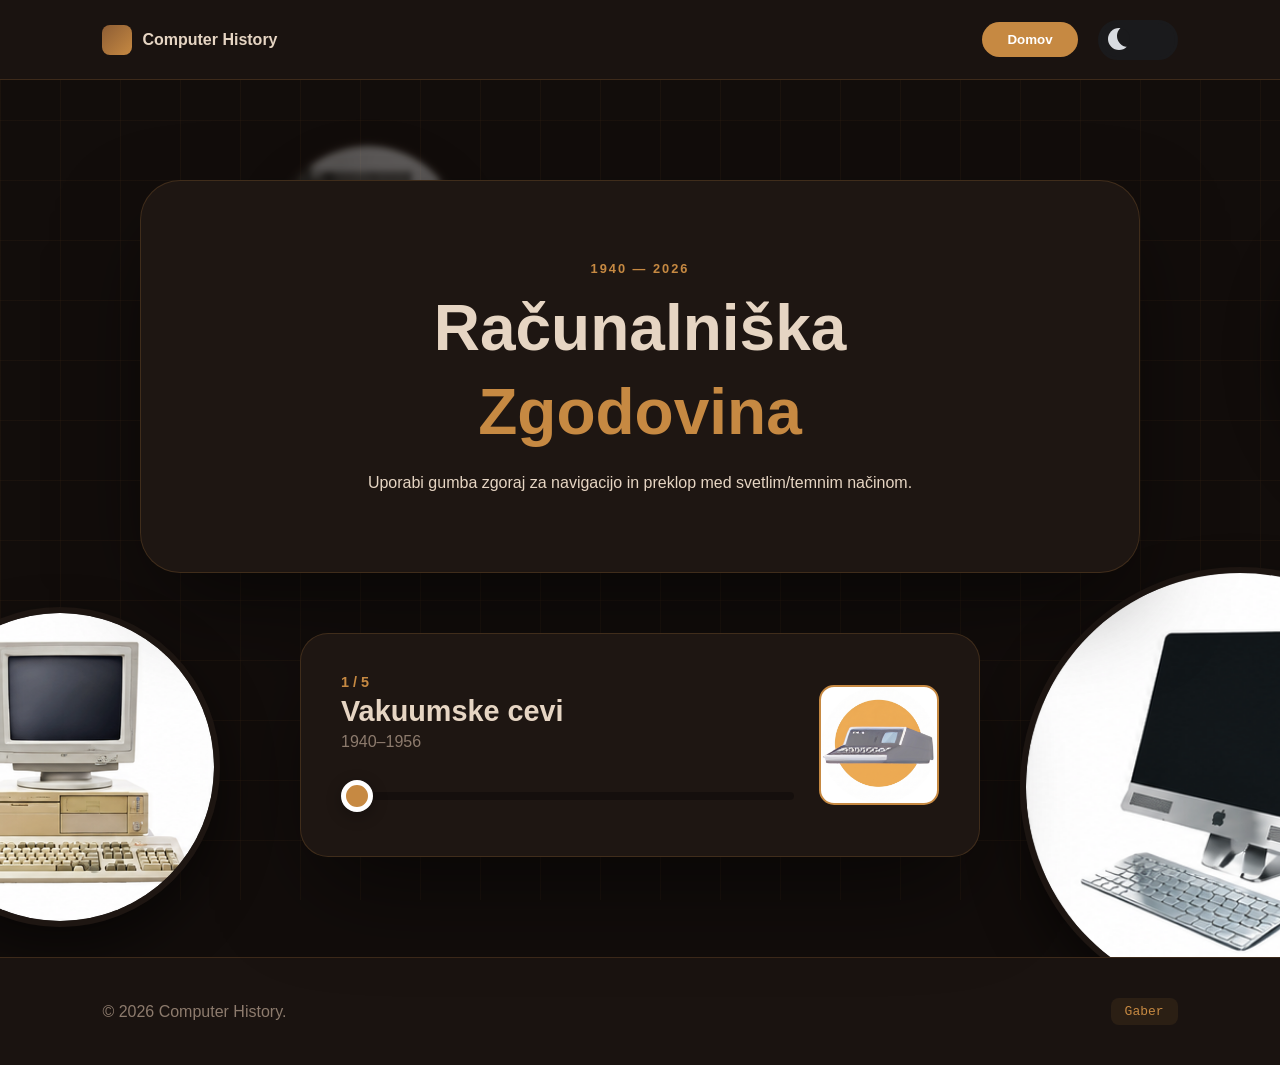
==== index.html @ 792e209a "Index stran" ====
<!DOCTYPE html>
<html lang="sl">
<head>
    <meta charset="UTF-8">
    <meta name="viewport" content="width=device-width, initial-scale=1.0">
    <title>Računalniška Zgodovina | Gaber</title>
    <style>
        :root {
            --ozadje: #120d0b;
            --glava-ozadje: #1a1310;
            --kartica-ozadje: #1e1612;
            --barva-besedila: #e6d5c3;
            --glavna: #c68942;
            --utisana: #8d7b6d;
            --rob-poudarek: rgba(198, 137, 66, 0.2);
            --preliv: linear-gradient(135deg, #8d5d34, #c68942);
            --senca-xl: 0 40px 100px -20px rgba(0, 0, 0, 0.6);
            --gumb-besedilo: #ffffff;
        }

        body.svetli-nacin {
            --ozadje: #f2e8df;
            --glava-ozadje: #e6d5c3;
            --kartica-ozadje: #ffffff;
            --barva-besedila: #5d4a3e;
            --glavna: #c68942;
            --utisana: #8d7b6d;
            --rob-poudarek: rgba(93, 74, 62, 0.1);
            --preliv: linear-gradient(135deg, #c68942, #e2a86b);
            --senca-xl: 0 40px 100px -20px rgba(93, 74, 62, 0.15);
            --gumb-besedilo: #ffffff;
        }

        * {
            margin: 0;
            padding: 0;
            box-sizing: border-box;
            outline: none;
        }

        body {
            font-family: 'Segoe UI', Roboto, Helvetica, Arial, sans-serif;
            background-color: var(--ozadje);
            color: var(--barva-besedila);
            transition: background-color 0.4s, color 0.4s;
            min-height: 100vh;
            display: flex;
            flex-direction: column;
            overflow-x: hidden;
        }

        header {
            position: sticky;
            top: 0;
            height: 80px;
            background: var(--glava-ozadje);
            backdrop-filter: blur(15px);
            display: flex;
            justify-content: space-between;
            align-items: center;
            padding: 0 8%;
            z-index: 1000;
            border-bottom: 1px solid var(--rob-poudarek);
            transition: background 0.4s, border 0.4s;
        }

        .kontrole-glave {
            display: flex;
            align-items: center;
            gap: 20px;
        }

        .gumb-domov {
            background: var(--glavna);
            color: var(--gumb-besedilo);
            border: none;
            padding: 10px 25px;
            border-radius: 50px;
            cursor: pointer;
            font-weight: 600;
            transition: transform 0.3s, background 0.4s, box-shadow 0.3s;
        }

        .gumb-domov:hover {
            transform: translateY(-2px);
            box-shadow: 0 5px 15px rgba(0,0,0,0.2);
        }

        .stikalo {
            position: relative;
            width: 80px;
            height: 40px;
            --svetlo-stikalo: #d8dbe0;
            --temno-stikalo: #1a1a1c;
        }

        .nalepka-stikala {
            position: absolute;
            width: 100%;
            height: 100%;
            background-color: var(--temno-stikalo);
            border-radius: 25px;
            cursor: pointer;
            border: 3px solid var(--temno-stikalo);
        }

        .kljukica {
            position: absolute;
            display: none;
        }

        .drsec {
            position: absolute;
            width: 100%;
            height: 100%;
            border-radius: 25px;
            transition: 0.3s;
        }

        .kljukica:checked ~ .drsec {
            background-color: var(--svetlo-stikalo);
        }

        .drsec::before {
            content: "";
            position: absolute;
            top: 5px;
            left: 7px;
            width: 22px;
            height: 22px;
            border-radius: 50%;
            box-shadow: inset 9px -3px 0px 0px var(--svetlo-stikalo);
            background-color: var(--temno-stikalo);
            transition: 0.3s;
        }

        .kljukica:checked ~ .drsec::before {
            transform: translateX(38px);
            background-color: var(--temno-stikalo);
            box-shadow: none;
        }

        .logotip {
            display: flex;
            align-items: center;
            gap: 10px;
            text-decoration: none;
            font-weight: 800;
            color: var(--barva-besedila);
        }

        .skatla-logotipa {
            width: 30px;
            height: 30px;
            background: var(--preliv);
            border-radius: 8px;
        }

        .mrezna-podlaga {
            position: fixed;
            inset: 0;
            background-image: linear-gradient(rgba(198, 137, 66, 0.05) 1px, transparent 1px), 
                              linear-gradient(90deg, rgba(198, 137, 66, 0.05) 1px, transparent 1px);
            background-size: 60px 60px;
            z-index: -2;
        }

        #dvojiski-zaslon {
            position: fixed;
            inset: 0;
            opacity: 0.1;
            font-family: monospace;
            color: var(--glavna);
            z-index: -1;
            pointer-events: none;
            word-break: break-all;
        }

        .junak {
            position: relative;
            flex: 1;
            display: flex;
            justify-content: center;
            align-items: center;
            padding: 100px 20px;
        }

        .vsebina-junaka {
            position: relative;
            width: 100%;
            max-width: 1400px;
            display: flex;
            flex-direction: column;
            align-items: center;
        }

        .lebdeca-slika {
            position: absolute;
            border-radius: 50%;
            border: 6px solid var(--kartica-ozadje);
            box-shadow: 0 25px 50px rgba(0,0,0,0.5);
            object-fit: cover;
            aspect-ratio: 1/1;
            z-index: -1;
            animation: lebdi 12s ease-in-out infinite;
            transition: border 0.4s;
        }

        body.svetli-nacin .lebdeca-slika {
            border-color: #ffffff;
            box-shadow: 0 25px 50px rgba(0,0,0,0.1);
        }

        .k1 {
            width: 360px;
            top: -100px;
            left: -500px;
        }

        .k2 {
            width: 200px;
            top: -40px;
            left: 20%;
            filter: blur(3px);
            opacity: 0.4;
        }

        .k3 {
            width: 280px;
            top: 10px;
            right: -300px;
        }

        .k4 {
            width: 320px;
            bottom: -70px;
            left: -120px;
            animation-delay: 2s;
        }

        .k5 {
            width: 440px;
            bottom: -150px;
            right: -200px;
            animation-delay: 3s;
        }

        @keyframes lebdi {
            0%, 100% {
                transform: translateY(0) rotate(0deg);
            }
            50% {
                transform: translateY(-40px) rotate(5deg);
            }
        }

        .kartica-junaka {
            background-color: var(--kartica-ozadje);
            border-radius: 40px;
            padding: 80px 60px;
            width: 100%;
            max-width: 1000px;
            text-align: center;
            box-shadow: var(--senca-xl);
            z-index: 10;
            border: 1px solid var(--rob-poudarek);
            transition: background 0.4s, border 0.4s;
        }

        .kartica-junaka h1 {
            font-size: clamp(2.5rem, 5vw, 4rem);
            font-weight: 900;
            margin-bottom: 25px;
        }

        .kartica-junaka h1 span {
            color: var(--glavna);
            display: block;
            margin-top: 10px;
        }

        .skatla-casovnice {
            width: 100%;
            max-width: 680px;
            background: var(--kartica-ozadje);
            border-radius: 28px;
            padding: 40px;
            box-shadow: var(--senca-xl);
            z-index: 100;
            margin-top: 60px;
            border: 1px solid var(--rob-poudarek);
            transition: background 0.4s;
        }

        .tir-drsnika {
            width: 100%;
            height: 8px;
            background: rgba(0,0,0,0.3);
            border-radius: 10px;
            position: relative;
        }

        body.svetli-nacin .tir-drsnika {
            background: #eee4da;
        }

        .polnilo-drsnika {
            position: absolute;
            height: 8px;
            background: var(--preliv);
            border-radius: 10px;
            transition: 0.3s;
            width: 0%;
        }

        #glavni-drsnik {
            -webkit-appearance: none;
            width: 100%;
            background: transparent;
            cursor: pointer;
            position: absolute;
            z-index: 10;
        }

        #glavni-drsnik::-webkit-slider-thumb {
            -webkit-appearance: none;
            width: 32px;
            height: 32px;
            background: var(--glavna);
            border: 5px solid #fff;
            border-radius: 50%;
            box-shadow: 0 4px 15px rgba(0,0,0,0.3);
        }

        .predogled-generacije {
            width: 120px;
            height: 120px;
            border-radius: 15px;
            border: 2px solid var(--glavna);
            overflow: hidden;
            background-color: white;
        }

        footer {
            padding: 40px 8%;
            background: var(--glava-ozadje);
            border-top: 1px solid var(--rob-poudarek);
            display: flex;
            justify-content: space-between;
            align-items: center;
            transition: background 0.4s;
        }

        .ime-v-nogi {
            font-family: monospace;
            background: rgba(198, 137, 66, 0.1);
            padding: 6px 14px;
            border-radius: 8px;
            color: var(--glavna);
        }

        @media (max-width: 900px) {
            .lebdeca-slika {
                display: none;
            }
        }
    </style>
</head>
<body>

    <div class="mrezna-podlaga"></div>
    <div id="dvojiski-zaslon"></div>

    <header>
        <a href="#" class="logotip">
            <div class="skatla-logotipa"></div>
            <span>Computer History</span>
        </a>

        <div class="kontrole-glave">
            <button class="gumb-domov">Domov</button>
            <div class="stikalo">
                <label class="nalepka-stikala">
                    <input type="checkbox" class="kljukica" id="preklop-nacina">
                    <span class="drsec"></span>
                </label>
            </div>
        </div>
    </header>

    <main class="junak">
        <div class="vsebina-junaka">
            <img src="Slike/1st_gen.png" class="lebdeca-slika k1">
            <img src="Slike/2nd_gen.png" class="lebdeca-slika k2">
            <img src="Slike/3rd_gen.png" class="lebdeca-slika k3">
            <img src="Slike/4th_gen.png" class="lebdeca-slika k4">
            <img src="Slike/5th_gen.png" class="lebdeca-slika k5">

            <div class="kartica-junaka">
                <p style="font-weight: 700; color: var(--glavna); letter-spacing: 2px; text-transform: uppercase; font-size: 0.8rem; margin-bottom: 15px;">1940 — 2026</p>
                <h1>Računalniška <span>Zgodovina</span></h1>
                <p>Uporabi gumba zgoraj za navigacijo in preklop med svetlim/temnim načinom.</p>
            </div>

            <div class="skatla-casovnice">
                <div style="display: flex; gap: 25px; align-items: center;">
                    <div style="flex: 1;">
                        <h4 id="stevilo-gen" style="color: var(--glavna); font-size: 0.9rem; font-weight: 800;">1 / 5</h4>
                        <h2 id="naziv-gen" style="font-size: 1.8rem; margin: 5px 0;">Vakuumske cevi</h2>
                        <p id="meta-gen" style="color: var(--utisana); font-weight: 500;">1940–1956</p>
                        
                        <div style="position: relative; height: 40px; display: flex; align-items: center; margin-top: 25px;">
                            <div class="tir-drsnika">
                                <div class="polnilo-drsnika" id="polnilo-drsnika"></div>
                            </div>
                            <input type="range" id="glavni-drsnik" min="0" max="4" value="0" step="1" style="position: absolute; width: 100%;">
                        </div>
                    </div>
                    <div class="predogled-generacije">
                        <img id="slika-gen" src="Slike/Slike2/slika1.png" style="width: 100%; height: 100%; object-fit: cover; transition: opacity 0.3s;">
                    </div>
                </div>
            </div>
        </div>
    </main>

    <footer>
        <div style="color: var(--utisana);">© 2026 Computer History.</div>
        <div class="ime-v-nogi">Gaber</div>
    </footer>

    <script>
        const preklop = document.getElementById('preklop-nacina');
        preklop.addEventListener('change', () => {
            document.body.classList.toggle('svetli-nacin', preklop.checked);
        });

        const generacije = [
            { naziv: "Vakuumske cevi", meta: "1940–1956", slika: "Slike/Slike2/slika1.png" },
            { naziv: "Tranzistorji", meta: "1956–1963", slika: "Slike/Slike2/slika2.png" },
            { naziv: "Integrirana vezja", meta: "1964–1971", slika: "Slike/Slike2/slika3.png" },
            { naziv: "Mikroprocesorji", meta: "1971–2010", slika: "Slike/Slike2/slika4.png" },
            { naziv: "Umetna inteligenca", meta: "2010–danes", slika: "Slike/Slike2/slika5.png" }
        ];

        const drsnik = document.getElementById('glavni-drsnik');
        const polnilo = document.getElementById('polnilo-drsnika');
        const stevilkaGen = document.getElementById('stevilo-gen');
        const nazivGen = document.getElementById('naziv-gen');
        const metaGen = document.getElementById('meta-gen');
        const slikaGen = document.getElementById('slika-gen');

        drsnik.addEventListener('input', (e) => {
            const idx = parseInt(e.target.value);
            slikaGen.style.opacity = "0";
            setTimeout(() => {
                polnilo.style.width = (idx / 4 * 100) + "%";
                stevilkaGen.innerText = (idx + 1) + " / 5";
                nazivGen.innerText = generacije[idx].naziv;
                metaGen.innerText = generacije[idx].meta;
                slikaGen.src = generacije[idx].slika;
                slikaGen.style.opacity = "1";
            }, 150);
        });
    </script>
</body>
</html>
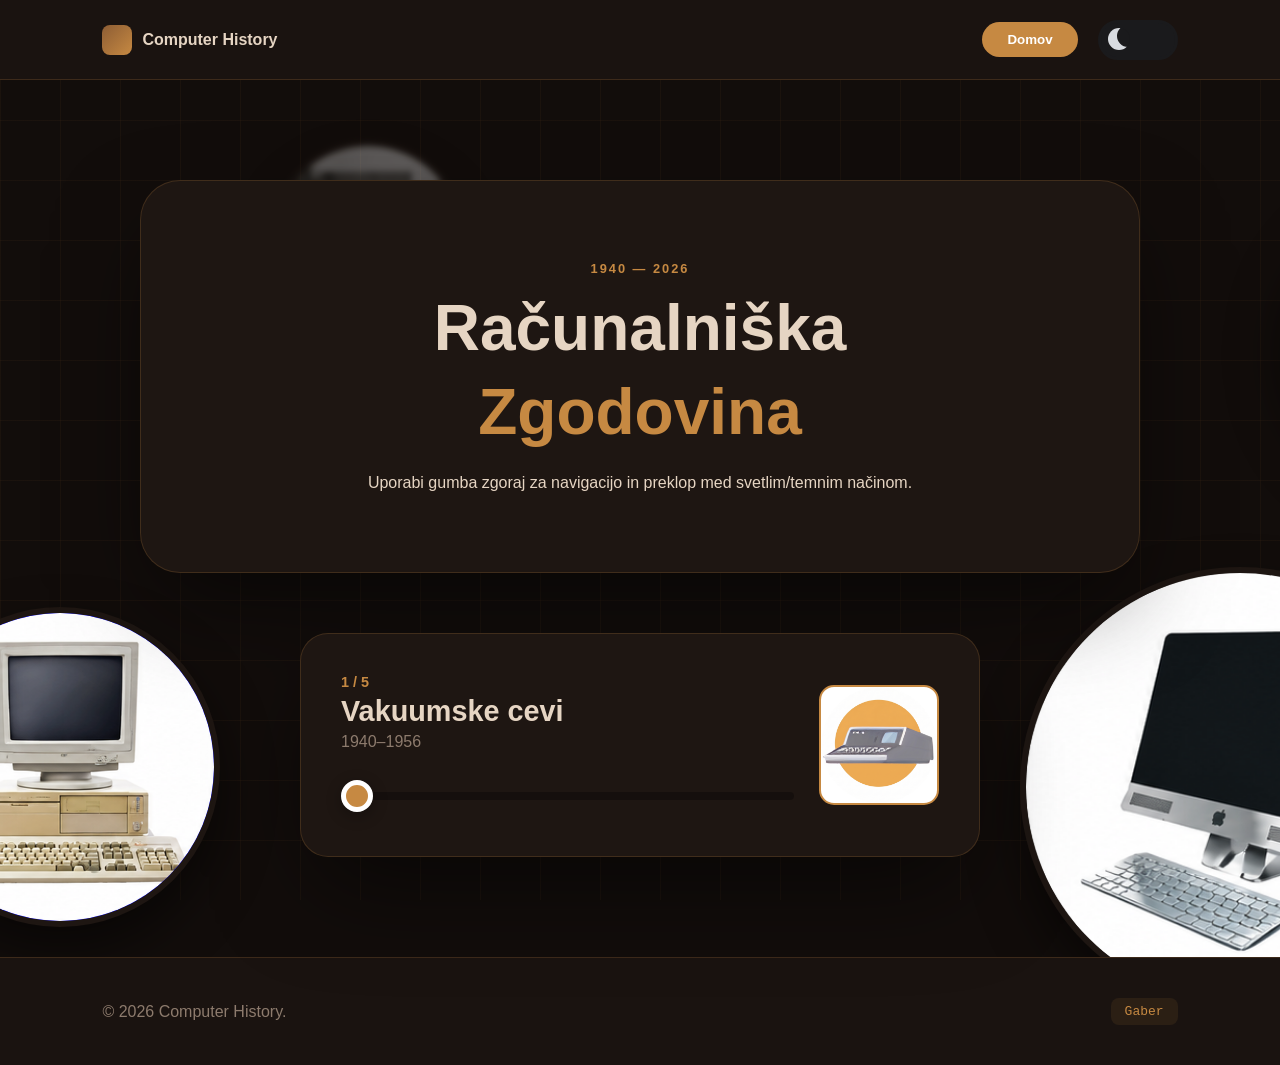
==== commit cc851c36: "Added blue bacground to slika k4" ====
--- a/index.html
+++ b/index.html
@@ -236,6 +236,7 @@
             bottom: -70px;
             left: -120px;
             animation-delay: 2s;
+            background: blue;
         }
 
         .k5 {
@@ -464,4 +465,4 @@
         });
     </script>
 </body>
-</html>+</html>
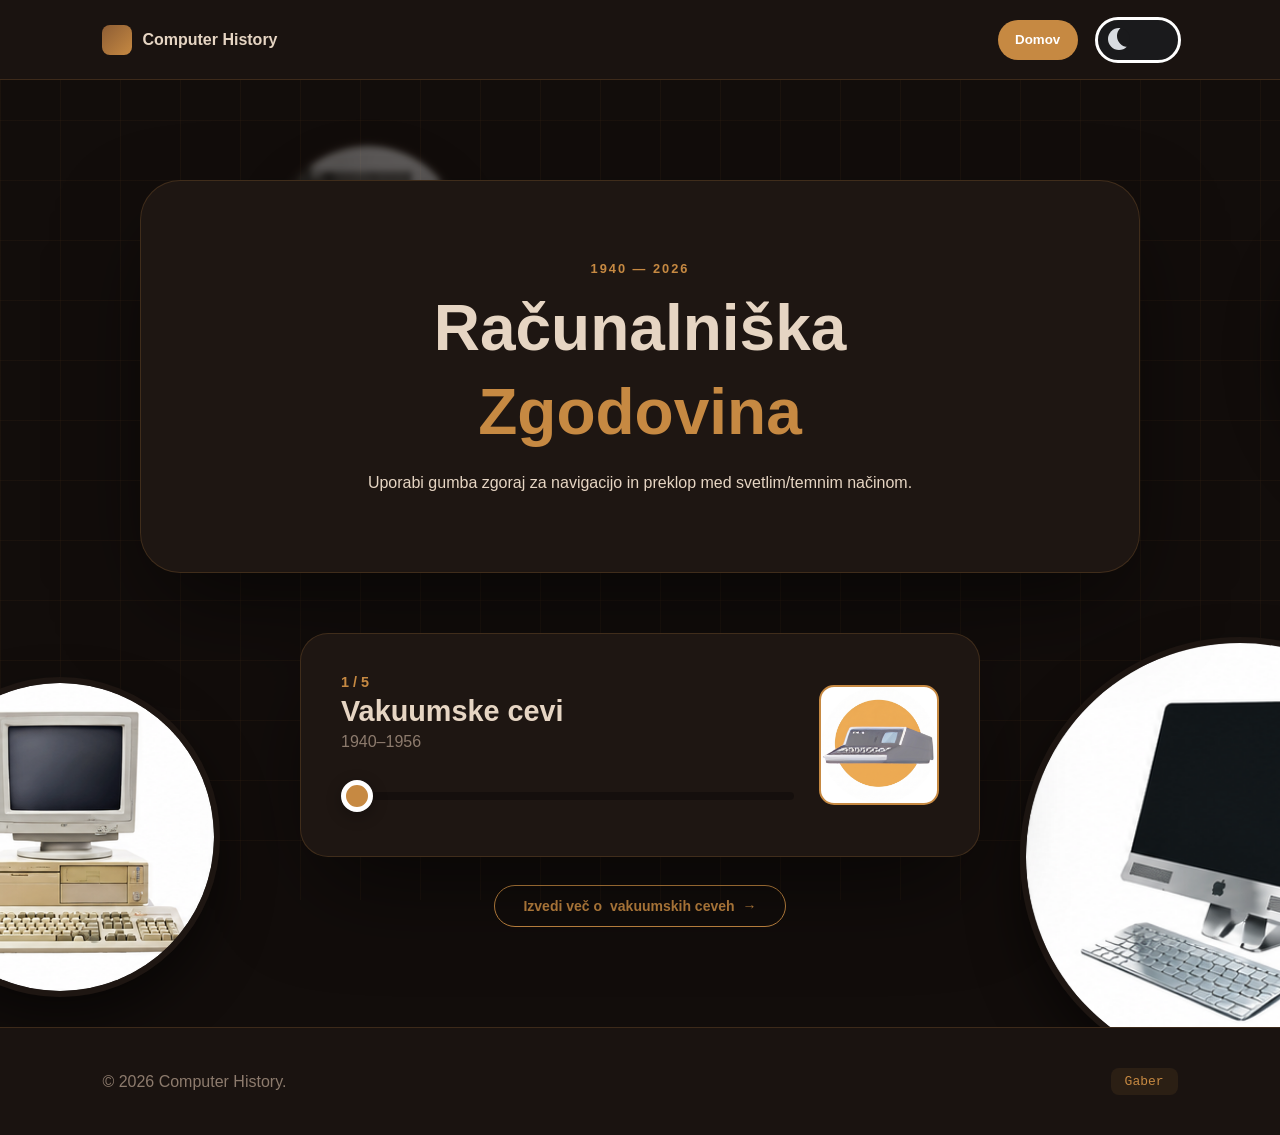
==== commit 0d4fd03c: "Dodal sem generacije strani" ====
--- a/index.html
+++ b/index.html
@@ -16,6 +16,7 @@
             --preliv: linear-gradient(135deg, #8d5d34, #c68942);
             --senca-xl: 0 40px 100px -20px rgba(0, 0, 0, 0.6);
             --gumb-besedilo: #ffffff;
+            --outline-stikala: #ffffff;
         }
 
         body.svetli-nacin {
@@ -29,6 +30,7 @@
             --preliv: linear-gradient(135deg, #c68942, #e2a86b);
             --senca-xl: 0 40px 100px -20px rgba(93, 74, 62, 0.15);
             --gumb-besedilo: #ffffff;
+            --outline-stikala: #e6d5c3;
         }
 
         * {
@@ -74,7 +76,9 @@
             background: var(--glavna);
             color: var(--gumb-besedilo);
             border: none;
-            padding: 10px 25px;
+            padding: 0;
+            width: 80px;
+            height: 40px;
             border-radius: 50px;
             cursor: pointer;
             font-weight: 600;
@@ -102,6 +106,7 @@
             border-radius: 25px;
             cursor: pointer;
             border: 3px solid var(--temno-stikalo);
+            outline: solid var(--outline-stikala);
         }
 
         .kljukica {
@@ -159,7 +164,7 @@
         .mrezna-podlaga {
             position: fixed;
             inset: 0;
-            background-image: linear-gradient(rgba(198, 137, 66, 0.05) 1px, transparent 1px), 
+            background-image: linear-gradient(rgba(198, 137, 66, 0.05) 1px, transparent 1px),
                               linear-gradient(90deg, rgba(198, 137, 66, 0.05) 1px, transparent 1px);
             background-size: 60px 60px;
             z-index: -2;
@@ -211,48 +216,15 @@
             box-shadow: 0 25px 50px rgba(0,0,0,0.1);
         }
 
-        .k1 {
-            width: 360px;
-            top: -100px;
-            left: -500px;
-        }
-
-        .k2 {
-            width: 200px;
-            top: -40px;
-            left: 20%;
-            filter: blur(3px);
-            opacity: 0.4;
-        }
-
-        .k3 {
-            width: 280px;
-            top: 10px;
-            right: -300px;
-        }
-
-        .k4 {
-            width: 320px;
-            bottom: -70px;
-            left: -120px;
-            animation-delay: 2s;
-            background: blue;
-        }
-
-        .k5 {
-            width: 440px;
-            bottom: -150px;
-            right: -200px;
-            animation-delay: 3s;
-        }
+        .k1 { width: 360px; top: -100px; left: -500px; }
+        .k2 { width: 200px; top: -40px; left: 20%; filter: blur(3px); opacity: 0.4; }
+        .k3 { width: 280px; top: 10px; right: -300px; }
+        .k4 { width: 320px; bottom: -70px; left: -120px; animation-delay: 2s; }
+        .k5 { width: 440px; bottom: -150px; right: -200px; animation-delay: 3s; }
 
         @keyframes lebdi {
-            0%, 100% {
-                transform: translateY(0) rotate(0deg);
-            }
-            50% {
-                transform: translateY(-40px) rotate(5deg);
-            }
+            0%, 100% { transform: translateY(0) rotate(0deg); }
+            50% { transform: translateY(-40px) rotate(5deg); }
         }
 
         .kartica-junaka {
@@ -340,6 +312,30 @@
             border: 2px solid var(--glavna);
             overflow: hidden;
             background-color: white;
+            flex-shrink: 0;
+        }
+
+        .gumb-vec {
+            display: inline-flex;
+            align-items: center;
+            gap: 8px;
+            margin-top: 28px;
+            padding: 12px 28px;
+            background: transparent;
+            color: var(--glavna);
+            border: 1.5px solid var(--glavna);
+            border-radius: 50px;
+            font-size: 14px;
+            font-weight: 600;
+            text-decoration: none;
+            transition: background 0.2s, color 0.2s, transform 0.2s;
+            cursor: pointer;
+        }
+
+        .gumb-vec:hover {
+            background: var(--glavna);
+            color: #ffffff;
+            transform: translateY(-2px);
         }
 
         footer {
@@ -361,9 +357,7 @@
         }
 
         @media (max-width: 900px) {
-            .lebdeca-slika {
-                display: none;
-            }
+            .lebdeca-slika { display: none; }
         }
     </style>
 </head>
@@ -377,7 +371,6 @@
             <div class="skatla-logotipa"></div>
             <span>Computer History</span>
         </a>
-
         <div class="kontrole-glave">
             <button class="gumb-domov">Domov</button>
             <div class="stikalo">
@@ -409,7 +402,7 @@
                         <h4 id="stevilo-gen" style="color: var(--glavna); font-size: 0.9rem; font-weight: 800;">1 / 5</h4>
                         <h2 id="naziv-gen" style="font-size: 1.8rem; margin: 5px 0;">Vakuumske cevi</h2>
                         <p id="meta-gen" style="color: var(--utisana); font-weight: 500;">1940–1956</p>
-                        
+
                         <div style="position: relative; height: 40px; display: flex; align-items: center; margin-top: 25px;">
                             <div class="tir-drsnika">
                                 <div class="polnilo-drsnika" id="polnilo-drsnika"></div>
@@ -422,6 +415,11 @@
                     </div>
                 </div>
             </div>
+
+            <a id="gumb-vec" href="Generacije/gen1.html" class="gumb-vec">
+                Izvedi več o <span id="ime-v-gumbu">vakuumskih ceveh</span> &#8594;
+            </a>
+
         </div>
     </main>
 
@@ -437,32 +435,36 @@
         });
 
         const generacije = [
-            { naziv: "Vakuumske cevi", meta: "1940–1956", slika: "Slike/Slike2/slika1.png" },
-            { naziv: "Tranzistorji", meta: "1956–1963", slika: "Slike/Slike2/slika2.png" },
-            { naziv: "Integrirana vezja", meta: "1964–1971", slika: "Slike/Slike2/slika3.png" },
-            { naziv: "Mikroprocesorji", meta: "1971–2010", slika: "Slike/Slike2/slika4.png" },
-            { naziv: "Umetna inteligenca", meta: "2010–danes", slika: "Slike/Slike2/slika5.png" }
+            { naziv: "Vakuumske cevi",     opis: "vakuumskih ceveh",    meta: "1940–1956",  slika: "Slike/Slike2/slika1.png", stran: "Generacije/gen1.html" },
+            { naziv: "Tranzistorji",       opis: "tranzistorjih",       meta: "1956–1963",  slika: "Slike/Slike2/slika2.png", stran: "Generacije/gen2.html" },
+            { naziv: "Integrirana vezja",  opis: "integriranih vezjih", meta: "1964–1971",  slika: "Slike/Slike2/slika3.png", stran: "Generacije/gen3.html" },
+            { naziv: "Mikroprocesorji",    opis: "mikroprocesorjih",    meta: "1971–2010",  slika: "Slike/Slike2/slika4.png", stran: "Generacije/gen4.html" },
+            { naziv: "Umetna inteligenca", opis: "umetni inteligenci",  meta: "2010–danes", slika: "Slike/Slike2/slika5.png", stran: "Generacije/gen5.html" }
         ];
 
-        const drsnik = document.getElementById('glavni-drsnik');
-        const polnilo = document.getElementById('polnilo-drsnika');
+        const drsnik      = document.getElementById('glavni-drsnik');
+        const polnilo     = document.getElementById('polnilo-drsnika');
         const stevilkaGen = document.getElementById('stevilo-gen');
-        const nazivGen = document.getElementById('naziv-gen');
-        const metaGen = document.getElementById('meta-gen');
-        const slikaGen = document.getElementById('slika-gen');
+        const nazivGen    = document.getElementById('naziv-gen');
+        const metaGen     = document.getElementById('meta-gen');
+        const slikaGen    = document.getElementById('slika-gen');
+        const gumbVec     = document.getElementById('gumb-vec');
+        const imeVGumbu   = document.getElementById('ime-v-gumbu');
 
         drsnik.addEventListener('input', (e) => {
             const idx = parseInt(e.target.value);
             slikaGen.style.opacity = "0";
             setTimeout(() => {
-                polnilo.style.width = (idx / 4 * 100) + "%";
-                stevilkaGen.innerText = (idx + 1) + " / 5";
-                nazivGen.innerText = generacije[idx].naziv;
-                metaGen.innerText = generacije[idx].meta;
-                slikaGen.src = generacije[idx].slika;
+                polnilo.style.width    = (idx / 4 * 100) + "%";
+                stevilkaGen.innerText  = (idx + 1) + " / 5";
+                nazivGen.innerText     = generacije[idx].naziv;
+                metaGen.innerText      = generacije[idx].meta;
+                slikaGen.src           = generacije[idx].slika;
                 slikaGen.style.opacity = "1";
+                gumbVec.href           = generacije[idx].stran;
+                imeVGumbu.innerText    = generacije[idx].opis;
             }, 150);
         });
     </script>
 </body>
-</html>
+</html>
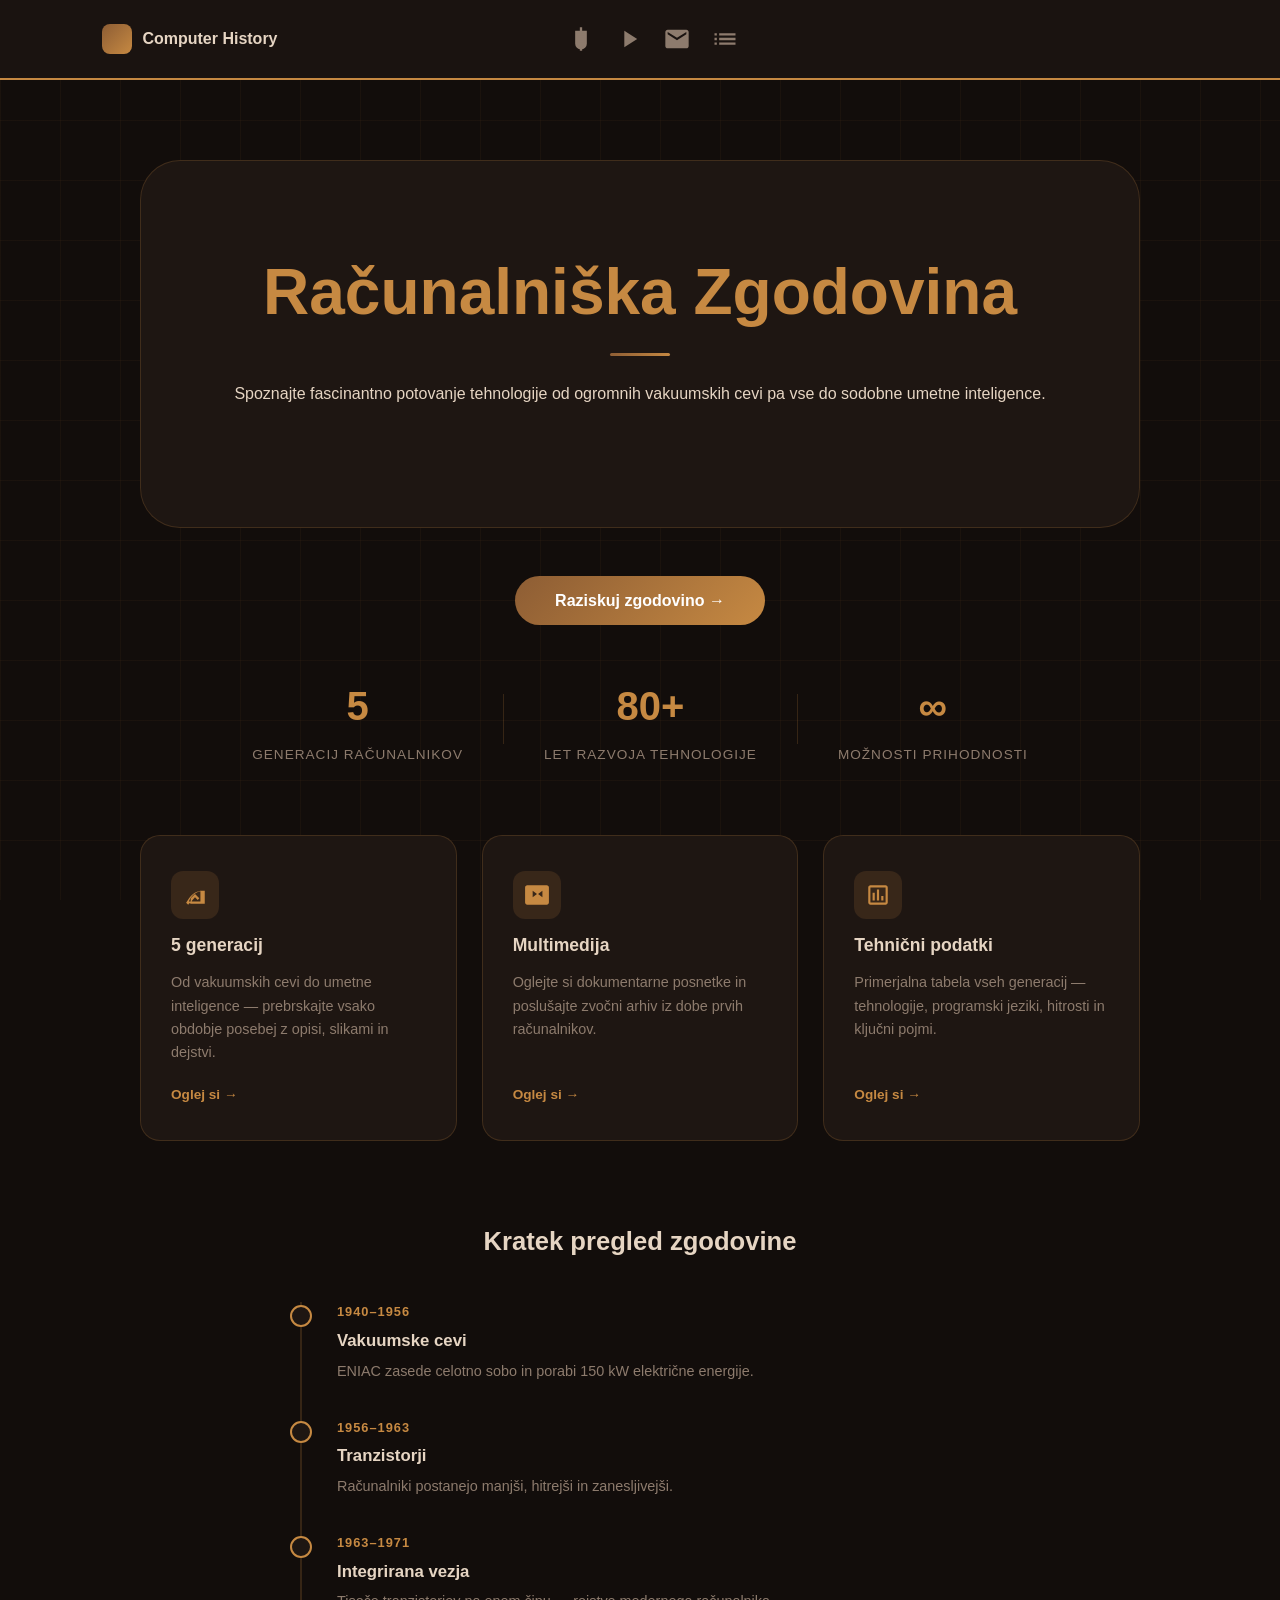
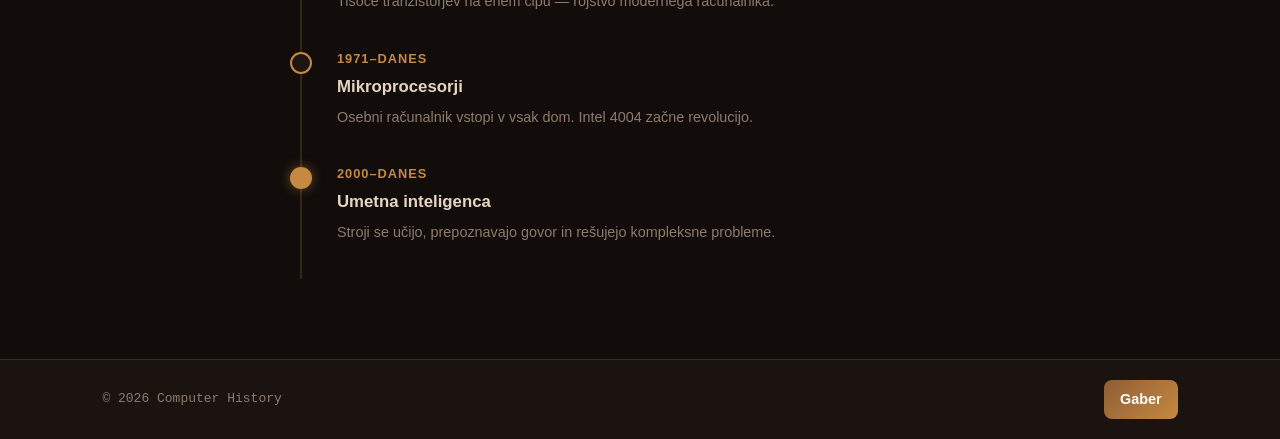
==== commit 719218ae: "Dokoncanje Dodal generacije, multimedija, tehnicne podatke" ====
--- a/index.html
+++ b/index.html
@@ -3,468 +3,159 @@
 <head>
     <meta charset="UTF-8">
     <meta name="viewport" content="width=device-width, initial-scale=1.0">
+    <meta name="description" content="Spoznajte zgodovino računalništva, od vakuumskih cevi do umetne inteligence.">
+    <meta name="keywords" content="računalništvo, zgodovina, procesorji, umetna inteligenca">
+    <meta name="author" content="Gaber">
     <title>Računalniška Zgodovina | Gaber</title>
-    <style>
-        :root {
-            --ozadje: #120d0b;
-            --glava-ozadje: #1a1310;
-            --kartica-ozadje: #1e1612;
-            --barva-besedila: #e6d5c3;
-            --glavna: #c68942;
-            --utisana: #8d7b6d;
-            --rob-poudarek: rgba(198, 137, 66, 0.2);
-            --preliv: linear-gradient(135deg, #8d5d34, #c68942);
-            --senca-xl: 0 40px 100px -20px rgba(0, 0, 0, 0.6);
-            --gumb-besedilo: #ffffff;
-            --outline-stikala: #ffffff;
-        }
-
-        body.svetli-nacin {
-            --ozadje: #f2e8df;
-            --glava-ozadje: #e6d5c3;
-            --kartica-ozadje: #ffffff;
-            --barva-besedila: #5d4a3e;
-            --glavna: #c68942;
-            --utisana: #8d7b6d;
-            --rob-poudarek: rgba(93, 74, 62, 0.1);
-            --preliv: linear-gradient(135deg, #c68942, #e2a86b);
-            --senca-xl: 0 40px 100px -20px rgba(93, 74, 62, 0.15);
-            --gumb-besedilo: #ffffff;
-            --outline-stikala: #e6d5c3;
-        }
-
-        * {
-            margin: 0;
-            padding: 0;
-            box-sizing: border-box;
-            outline: none;
-        }
-
-        body {
-            font-family: 'Segoe UI', Roboto, Helvetica, Arial, sans-serif;
-            background-color: var(--ozadje);
-            color: var(--barva-besedila);
-            transition: background-color 0.4s, color 0.4s;
-            min-height: 100vh;
-            display: flex;
-            flex-direction: column;
-            overflow-x: hidden;
-        }
-
-        header {
-            position: sticky;
-            top: 0;
-            height: 80px;
-            background: var(--glava-ozadje);
-            backdrop-filter: blur(15px);
-            display: flex;
-            justify-content: space-between;
-            align-items: center;
-            padding: 0 8%;
-            z-index: 1000;
-            border-bottom: 1px solid var(--rob-poudarek);
-            transition: background 0.4s, border 0.4s;
-        }
-
-        .kontrole-glave {
-            display: flex;
-            align-items: center;
-            gap: 20px;
-        }
-
-        .gumb-domov {
-            background: var(--glavna);
-            color: var(--gumb-besedilo);
-            border: none;
-            padding: 0;
-            width: 80px;
-            height: 40px;
-            border-radius: 50px;
-            cursor: pointer;
-            font-weight: 600;
-            transition: transform 0.3s, background 0.4s, box-shadow 0.3s;
-        }
-
-        .gumb-domov:hover {
-            transform: translateY(-2px);
-            box-shadow: 0 5px 15px rgba(0,0,0,0.2);
-        }
-
-        .stikalo {
-            position: relative;
-            width: 80px;
-            height: 40px;
-            --svetlo-stikalo: #d8dbe0;
-            --temno-stikalo: #1a1a1c;
-        }
-
-        .nalepka-stikala {
-            position: absolute;
-            width: 100%;
-            height: 100%;
-            background-color: var(--temno-stikalo);
-            border-radius: 25px;
-            cursor: pointer;
-            border: 3px solid var(--temno-stikalo);
-            outline: solid var(--outline-stikala);
-        }
-
-        .kljukica {
-            position: absolute;
-            display: none;
-        }
-
-        .drsec {
-            position: absolute;
-            width: 100%;
-            height: 100%;
-            border-radius: 25px;
-            transition: 0.3s;
-        }
-
-        .kljukica:checked ~ .drsec {
-            background-color: var(--svetlo-stikalo);
-        }
-
-        .drsec::before {
-            content: "";
-            position: absolute;
-            top: 5px;
-            left: 7px;
-            width: 22px;
-            height: 22px;
-            border-radius: 50%;
-            box-shadow: inset 9px -3px 0px 0px var(--svetlo-stikalo);
-            background-color: var(--temno-stikalo);
-            transition: 0.3s;
-        }
-
-        .kljukica:checked ~ .drsec::before {
-            transform: translateX(38px);
-            background-color: var(--temno-stikalo);
-            box-shadow: none;
-        }
-
-        .logotip {
-            display: flex;
-            align-items: center;
-            gap: 10px;
-            text-decoration: none;
-            font-weight: 800;
-            color: var(--barva-besedila);
-        }
-
-        .skatla-logotipa {
-            width: 30px;
-            height: 30px;
-            background: var(--preliv);
-            border-radius: 8px;
-        }
-
-        .mrezna-podlaga {
-            position: fixed;
-            inset: 0;
-            background-image: linear-gradient(rgba(198, 137, 66, 0.05) 1px, transparent 1px),
-                              linear-gradient(90deg, rgba(198, 137, 66, 0.05) 1px, transparent 1px);
-            background-size: 60px 60px;
-            z-index: -2;
-        }
-
-        #dvojiski-zaslon {
-            position: fixed;
-            inset: 0;
-            opacity: 0.1;
-            font-family: monospace;
-            color: var(--glavna);
-            z-index: -1;
-            pointer-events: none;
-            word-break: break-all;
-        }
-
-        .junak {
-            position: relative;
-            flex: 1;
-            display: flex;
-            justify-content: center;
-            align-items: center;
-            padding: 100px 20px;
-        }
-
-        .vsebina-junaka {
-            position: relative;
-            width: 100%;
-            max-width: 1400px;
-            display: flex;
-            flex-direction: column;
-            align-items: center;
-        }
-
-        .lebdeca-slika {
-            position: absolute;
-            border-radius: 50%;
-            border: 6px solid var(--kartica-ozadje);
-            box-shadow: 0 25px 50px rgba(0,0,0,0.5);
-            object-fit: cover;
-            aspect-ratio: 1/1;
-            z-index: -1;
-            animation: lebdi 12s ease-in-out infinite;
-            transition: border 0.4s;
-        }
-
-        body.svetli-nacin .lebdeca-slika {
-            border-color: #ffffff;
-            box-shadow: 0 25px 50px rgba(0,0,0,0.1);
-        }
-
-        .k1 { width: 360px; top: -100px; left: -500px; }
-        .k2 { width: 200px; top: -40px; left: 20%; filter: blur(3px); opacity: 0.4; }
-        .k3 { width: 280px; top: 10px; right: -300px; }
-        .k4 { width: 320px; bottom: -70px; left: -120px; animation-delay: 2s; }
-        .k5 { width: 440px; bottom: -150px; right: -200px; animation-delay: 3s; }
-
-        @keyframes lebdi {
-            0%, 100% { transform: translateY(0) rotate(0deg); }
-            50% { transform: translateY(-40px) rotate(5deg); }
-        }
-
-        .kartica-junaka {
-            background-color: var(--kartica-ozadje);
-            border-radius: 40px;
-            padding: 80px 60px;
-            width: 100%;
-            max-width: 1000px;
-            text-align: center;
-            box-shadow: var(--senca-xl);
-            z-index: 10;
-            border: 1px solid var(--rob-poudarek);
-            transition: background 0.4s, border 0.4s;
-        }
-
-        .kartica-junaka h1 {
-            font-size: clamp(2.5rem, 5vw, 4rem);
-            font-weight: 900;
-            margin-bottom: 25px;
-        }
-
-        .kartica-junaka h1 span {
-            color: var(--glavna);
-            display: block;
-            margin-top: 10px;
-        }
-
-        .skatla-casovnice {
-            width: 100%;
-            max-width: 680px;
-            background: var(--kartica-ozadje);
-            border-radius: 28px;
-            padding: 40px;
-            box-shadow: var(--senca-xl);
-            z-index: 100;
-            margin-top: 60px;
-            border: 1px solid var(--rob-poudarek);
-            transition: background 0.4s;
-        }
-
-        .tir-drsnika {
-            width: 100%;
-            height: 8px;
-            background: rgba(0,0,0,0.3);
-            border-radius: 10px;
-            position: relative;
-        }
-
-        body.svetli-nacin .tir-drsnika {
-            background: #eee4da;
-        }
-
-        .polnilo-drsnika {
-            position: absolute;
-            height: 8px;
-            background: var(--preliv);
-            border-radius: 10px;
-            transition: 0.3s;
-            width: 0%;
-        }
-
-        #glavni-drsnik {
-            -webkit-appearance: none;
-            width: 100%;
-            background: transparent;
-            cursor: pointer;
-            position: absolute;
-            z-index: 10;
-        }
-
-        #glavni-drsnik::-webkit-slider-thumb {
-            -webkit-appearance: none;
-            width: 32px;
-            height: 32px;
-            background: var(--glavna);
-            border: 5px solid #fff;
-            border-radius: 50%;
-            box-shadow: 0 4px 15px rgba(0,0,0,0.3);
-        }
-
-        .predogled-generacije {
-            width: 120px;
-            height: 120px;
-            border-radius: 15px;
-            border: 2px solid var(--glavna);
-            overflow: hidden;
-            background-color: white;
-            flex-shrink: 0;
-        }
-
-        .gumb-vec {
-            display: inline-flex;
-            align-items: center;
-            gap: 8px;
-            margin-top: 28px;
-            padding: 12px 28px;
-            background: transparent;
-            color: var(--glavna);
-            border: 1.5px solid var(--glavna);
-            border-radius: 50px;
-            font-size: 14px;
-            font-weight: 600;
-            text-decoration: none;
-            transition: background 0.2s, color 0.2s, transform 0.2s;
-            cursor: pointer;
-        }
-
-        .gumb-vec:hover {
-            background: var(--glavna);
-            color: #ffffff;
-            transform: translateY(-2px);
-        }
-
-        footer {
-            padding: 40px 8%;
-            background: var(--glava-ozadje);
-            border-top: 1px solid var(--rob-poudarek);
-            display: flex;
-            justify-content: space-between;
-            align-items: center;
-            transition: background 0.4s;
-        }
-
-        .ime-v-nogi {
-            font-family: monospace;
-            background: rgba(198, 137, 66, 0.1);
-            padding: 6px 14px;
-            border-radius: 8px;
-            color: var(--glavna);
-        }
-
-        @media (max-width: 900px) {
-            .lebdeca-slika { display: none; }
-        }
-    </style>
+    <link rel="stylesheet" href="css/style.css">
 </head>
 <body>
 
     <div class="mrezna-podlaga"></div>
-    <div id="dvojiski-zaslon"></div>
 
     <header>
-        <a href="#" class="logotip">
-            <div class="skatla-logotipa"></div>
-            <span>Computer History</span>
-        </a>
-        <div class="kontrole-glave">
-            <button class="gumb-domov">Domov</button>
-            <div class="stikalo">
-                <label class="nalepka-stikala">
-                    <input type="checkbox" class="kljukica" id="preklop-nacina">
-                    <span class="drsec"></span>
-                </label>
+        <div class="glava-levo">
+            <a href="index.html" class="logotip">
+                <div class="skatla-logotipa"></div>
+                <span>Computer History</span>
+            </a>
+        </div>
+
+        <nav class="meni-ikone-center">
+            <a href="Generacije/gen1.html" class="ikona-povezava" title="Generacije">
+                <svg viewBox="0 0 24 24" width="24" height="24" stroke="currentColor" fill="none" stroke-width="2">
+                    <path d="M12 2v4m0 12v4M8 6h8v10a4 4 0 0 1-8 0V6z"/><path d="M10 10h4M10 14h4"/>
+                </svg>
+            </a>
+            <a href="multimedija.html" class="ikona-povezava" title="Video">
+                <svg viewBox="0 0 24 24"><path fill="currentColor" d="M8 5v14l11-7z"/></svg>
+            </a>
+            <a href="kontakt.html" class="ikona-povezava" title="Kontakt">
+                <svg viewBox="0 0 24 24"><path fill="currentColor" d="M20 4H4c-1.1 0-1.99.9-1.99 2L2 18c0 1.1.9 2 2 2h16c1.1 0 2-.9 2-2V6c0-1.1-.9-2-2-2zm0 4l-8 5-8-5V6l8 5 8-5v2z"/></svg>
+            </a>
+            <a href="tehnicni-podatki.html" class="ikona-povezava" title="Podatki">
+                <svg viewBox="0 0 24 24"><path fill="currentColor" d="M3 13h2v-2H3v2zm0 4h2v-2H3v2zm0-8h2V7H3v2zm4 4h14v-2H7v2zm0 4h14v-2H7v2zM7 7v2h14V7H7z"/></svg>
+            </a>
+        </nav>
+    </header>
+
+    <main>
+
+        <div class="zacetna-kartica">
+            <h1 style="color: var(--glavna);">Računalniška Zgodovina</h1>
+            <p>Spoznajte fascinantno potovanje tehnologije od ogromnih vakuumskih cevi pa vse do sodobne umetne inteligence.</p>
+        </div>
+
+        <div style="margin-top: 60px;">
+            <a href="Generacije/gen1.html" class="gumb-raziskuj">Raziskuj zgodovino &#8594;</a>
+        </div>
+
+        <div class="stat-vrstica">
+            <div class="stat-element">
+                <span class="stat-stevilka">5</span>
+                <span class="stat-opis">generacij računalnikov</span>
+            </div>
+            <div class="stat-locilo"></div>
+            <div class="stat-element">
+                <span class="stat-stevilka">80+</span>
+                <span class="stat-opis">let razvoja tehnologije</span>
+            </div>
+            <div class="stat-locilo"></div>
+            <div class="stat-element">
+                <span class="stat-stevilka">∞</span>
+                <span class="stat-opis">možnosti prihodnosti</span>
             </div>
         </div>
-    </header>
 
-    <main class="junak">
-        <div class="vsebina-junaka">
-            <img src="Slike/1st_gen.png" class="lebdeca-slika k1">
-            <img src="Slike/2nd_gen.png" class="lebdeca-slika k2">
-            <img src="Slike/3rd_gen.png" class="lebdeca-slika k3">
-            <img src="Slike/4th_gen.png" class="lebdeca-slika k4">
-            <img src="Slike/5th_gen.png" class="lebdeca-slika k5">
+        <section class="domov-kartice">
 
-            <div class="kartica-junaka">
-                <p style="font-weight: 700; color: var(--glavna); letter-spacing: 2px; text-transform: uppercase; font-size: 0.8rem; margin-bottom: 15px;">1940 — 2026</p>
-                <h1>Računalniška <span>Zgodovina</span></h1>
-                <p>Uporabi gumba zgoraj za navigacijo in preklop med svetlim/temnim načinom.</p>
-            </div>
+            <a href="Generacije/gen1.html" class="domov-kartica">
+                <div class="domov-kartica-ikona">
+                    <svg viewBox="0 0 24 24"><path fill="currentColor" d="M17 8C8 10 5.9 16.17 3.82 19.21L5.71 21l1-1.29C7.38 19.33 8 19.66 8 20h13V8h-4zM9 18c0-.34.13-.65.34-.88L12 14l2.5 2.5L16 15l-4-4-3.5 3.5C8.19 14.81 8 15.38 8 16v2H6.31C8.22 13.5 11.5 9.5 17 8.5V18H9z"/></svg>
+                </div>
+                <h3>5 generacij</h3>
+                <p>Od vakuumskih cevi do umetne inteligence — prebrskajte vsako obdobje posebej z opisi, slikami in dejstvi.</p>
+                <span class="domov-kartica-povezava">Oglej si &#8594;</span>
+            </a>
 
-            <div class="skatla-casovnice">
-                <div style="display: flex; gap: 25px; align-items: center;">
-                    <div style="flex: 1;">
-                        <h4 id="stevilo-gen" style="color: var(--glavna); font-size: 0.9rem; font-weight: 800;">1 / 5</h4>
-                        <h2 id="naziv-gen" style="font-size: 1.8rem; margin: 5px 0;">Vakuumske cevi</h2>
-                        <p id="meta-gen" style="color: var(--utisana); font-weight: 500;">1940–1956</p>
+            <a href="multimedija.html" class="domov-kartica">
+                <div class="domov-kartica-ikona">
+                    <svg viewBox="0 0 24 24"><path fill="currentColor" d="M21 3H3c-1.1 0-2 .9-2 2v14c0 1.1.9 2 2 2h18c1.1 0 2-.9 2-2V5c0-1.1-.9-2-2-2zm-9 8L8 14V8l4 3zm5 3l-4-3 4-3v6z"/></svg>
+                </div>
+                <h3>Multimedija</h3>
+                <p>Oglejte si dokumentarne posnetke in poslušajte zvočni arhiv iz dobe prvih računalnikov.</p>
+                <span class="domov-kartica-povezava">Oglej si &#8594;</span>
+            </a>
 
-                        <div style="position: relative; height: 40px; display: flex; align-items: center; margin-top: 25px;">
-                            <div class="tir-drsnika">
-                                <div class="polnilo-drsnika" id="polnilo-drsnika"></div>
-                            </div>
-                            <input type="range" id="glavni-drsnik" min="0" max="4" value="0" step="1" style="position: absolute; width: 100%;">
-                        </div>
-                    </div>
-                    <div class="predogled-generacije">
-                        <img id="slika-gen" src="Slike/Slike2/slika1.png" style="width: 100%; height: 100%; object-fit: cover; transition: opacity 0.3s;">
+            <a href="tehnicni-podatki.html" class="domov-kartica">
+                <div class="domov-kartica-ikona">
+                    <svg viewBox="0 0 24 24"><path fill="currentColor" d="M9 17H7v-7h2v7zm4 0h-2V7h2v10zm4 0h-2v-4h2v4zm2 2H5V5h14v14zm0-16H5c-1.1 0-2 .9-2 2v14c0 1.1.9 2 2 2h14c1.1 0 2-.9 2-2V5c0-1.1-.9-2-2-2z"/></svg>
+                </div>
+                <h3>Tehnični podatki</h3>
+                <p>Primerjalna tabela vseh generacij — tehnologije, programski jeziki, hitrosti in ključni pojmi.</p>
+                <span class="domov-kartica-povezava">Oglej si &#8594;</span>
+            </a>
+
+        </section>
+
+        <section class="casovnica">
+            <h2 class="casovnica-naslov">Kratek pregled zgodovine</h2>
+            <div class="casovnica-lista">
+
+                <div class="casovnica-element">
+                    <div class="casovnica-pika"></div>
+                    <div class="casovnica-vsebina">
+                        <span class="casovnica-leto">1940–1956</span>
+                        <strong>Vakuumske cevi</strong>
+                        <p>ENIAC zasede celotno sobo in porabi 150 kW električne energije.</p>
                     </div>
                 </div>
+
+                <div class="casovnica-element">
+                    <div class="casovnica-pika"></div>
+                    <div class="casovnica-vsebina">
+                        <span class="casovnica-leto">1956–1963</span>
+                        <strong>Tranzistorji</strong>
+                        <p>Računalniki postanejo manjši, hitrejši in zanesljivejši.</p>
+                    </div>
+                </div>
+
+                <div class="casovnica-element">
+                    <div class="casovnica-pika"></div>
+                    <div class="casovnica-vsebina">
+                        <span class="casovnica-leto">1963–1971</span>
+                        <strong>Integrirana vezja</strong>
+                        <p>Tisoče tranzistorjev na enem čipu — rojstvo modernega računalnika.</p>
+                    </div>
+                </div>
+
+                <div class="casovnica-element">
+                    <div class="casovnica-pika"></div>
+                    <div class="casovnica-vsebina">
+                        <span class="casovnica-leto">1971–danes</span>
+                        <strong>Mikroprocesorji</strong>
+                        <p>Osebni računalnik vstopi v vsak dom. Intel 4004 začne revolucijo.</p>
+                    </div>
+                </div>
+
+                <div class="casovnica-element">
+                    <div class="casovnica-pika casovnica-pika-aktivna"></div>
+                    <div class="casovnica-vsebina">
+                        <span class="casovnica-leto">2000–danes</span>
+                        <strong>Umetna inteligenca</strong>
+                        <p>Stroji se učijo, prepoznavajo govor in rešujejo kompleksne probleme.</p>
+                    </div>
+                </div>
+
             </div>
+        </section>
 
-            <a id="gumb-vec" href="Generacije/gen1.html" class="gumb-vec">
-                Izvedi več o <span id="ime-v-gumbu">vakuumskih ceveh</span> &#8594;
-            </a>
-
-        </div>
     </main>
 
     <footer>
-        <div style="color: var(--utisana);">© 2026 Computer History.</div>
-        <div class="ime-v-nogi">Gaber</div>
+        <div class="footer-datum">&copy; 2026 Computer History</div>
+        <div class="footer-ime">Gaber</div>
     </footer>
 
-    <script>
-        const preklop = document.getElementById('preklop-nacina');
-        preklop.addEventListener('change', () => {
-            document.body.classList.toggle('svetli-nacin', preklop.checked);
-        });
-
-        const generacije = [
-            { naziv: "Vakuumske cevi",     opis: "vakuumskih ceveh",    meta: "1940–1956",  slika: "Slike/Slike2/slika1.png", stran: "Generacije/gen1.html" },
-            { naziv: "Tranzistorji",       opis: "tranzistorjih",       meta: "1956–1963",  slika: "Slike/Slike2/slika2.png", stran: "Generacije/gen2.html" },
-            { naziv: "Integrirana vezja",  opis: "integriranih vezjih", meta: "1964–1971",  slika: "Slike/Slike2/slika3.png", stran: "Generacije/gen3.html" },
-            { naziv: "Mikroprocesorji",    opis: "mikroprocesorjih",    meta: "1971–2010",  slika: "Slike/Slike2/slika4.png", stran: "Generacije/gen4.html" },
-            { naziv: "Umetna inteligenca", opis: "umetni inteligenci",  meta: "2010–danes", slika: "Slike/Slike2/slika5.png", stran: "Generacije/gen5.html" }
-        ];
-
-        const drsnik      = document.getElementById('glavni-drsnik');
-        const polnilo     = document.getElementById('polnilo-drsnika');
-        const stevilkaGen = document.getElementById('stevilo-gen');
-        const nazivGen    = document.getElementById('naziv-gen');
-        const metaGen     = document.getElementById('meta-gen');
-        const slikaGen    = document.getElementById('slika-gen');
-        const gumbVec     = document.getElementById('gumb-vec');
-        const imeVGumbu   = document.getElementById('ime-v-gumbu');
-
-        drsnik.addEventListener('input', (e) => {
-            const idx = parseInt(e.target.value);
-            slikaGen.style.opacity = "0";
-            setTimeout(() => {
-                polnilo.style.width    = (idx / 4 * 100) + "%";
-                stevilkaGen.innerText  = (idx + 1) + " / 5";
-                nazivGen.innerText     = generacije[idx].naziv;
-                metaGen.innerText      = generacije[idx].meta;
-                slikaGen.src           = generacije[idx].slika;
-                slikaGen.style.opacity = "1";
-                gumbVec.href           = generacije[idx].stran;
-                imeVGumbu.innerText    = generacije[idx].opis;
-            }, 150);
-        });
-    </script>
 </body>
 </html>
--- a/css/style.css
+++ b/css/style.css
@@ -0,0 +1,917 @@
+/* 1. KORENSKE SPREMENLJIVKE */
+
+:root {
+    --ozadje: #120d0b;
+    --glava-ozadje: #1a1310;
+    --kartica-ozadje: #1e1612;
+    --barva-besedila: #e6d5c3;
+    --glavna: #c68942;
+    --utisana: #8d7b6d;
+    --rob-poudarek: rgba(198, 137, 66, 0.2);
+    --preliv: linear-gradient(135deg, #8d5d34, #c68942);
+}
+
+
+/* 2. RESET + OSNOVNE NASTAVITVE */
+
+* {
+    margin: 0;
+    padding: 0;
+    box-sizing: border-box;
+}
+
+html {
+    overflow-y: scroll;
+    scroll-behavior: smooth;
+}
+
+body {
+    font-family: 'Segoe UI', Roboto, Helvetica, Arial, sans-serif;
+    background-color: var(--ozadje);
+    color: var(--barva-besedila);
+    line-height: 1.6;
+    display: flex;
+    flex-direction: column;
+    min-height: 100vh;
+}
+
+
+/* 3. OZADJE */
+
+.mrezna-podlaga {
+    position: fixed;
+    inset: 0;
+    background-image: linear-gradient(rgba(198,137,66,0.05) 1px, transparent 1px),
+                      linear-gradient(90deg, rgba(198,137,66,0.05) 1px, transparent 1px);
+    background-size: 60px 60px;
+    z-index: 0;
+    pointer-events: none;
+}
+
+
+/* 4. HEADER + NAVIGACIJA */
+
+header {
+    position: sticky;
+    top: 0;
+    height: 80px;
+    background: var(--glava-ozadje);
+    backdrop-filter: blur(15px);
+    display: grid;
+    grid-template-columns: auto 1fr auto;
+    align-items: center;
+    padding: 0 8%;
+    z-index: 1000;
+    border-bottom: 2px solid var(--glavna);
+}
+
+.logotip {
+    display: flex;
+    align-items: center;
+    gap: 10px;
+    text-decoration: none;
+    font-weight: 800;
+    color: var(--barva-besedila);
+}
+
+.skatla-logotipa {
+    width: 30px;
+    height: 30px;
+    background: var(--preliv);
+    border-radius: 8px;
+}
+
+.glava-desno {
+    justify-self: end;
+}
+
+.meni-povezave {
+    display: flex;
+    gap: 15px;
+    justify-content: center;
+}
+
+.povezava-gen {
+    color: var(--utisana);
+    text-decoration: none;
+    font-weight: 600;
+    font-size: 0.9rem;
+    padding: 8px 16px;
+    border-radius: 20px;
+    transition: 0.3s;
+}
+
+.povezava-gen:hover,
+.aktivna-povezava {
+    color: var(--glavna);
+    background: rgba(198, 137, 66, 0.1);
+}
+
+.gumb-domov {
+    background: var(--glavna);
+    color: white;
+    padding: 10px 20px;
+    border-radius: 20px;
+    text-decoration: none;
+    font-weight: 600;
+    font-size: 0.9rem;
+}
+
+
+/* 5. NAVIGACIJA GENERACIJ */
+
+.meni-generacije {
+    display: flex;
+    gap: 15px;
+    justify-content: center;
+    align-items: center;
+}
+
+.meni-generacije .povezava-gen {
+    color: var(--utisana);
+    text-decoration: none;
+    font-size: 0.9rem;
+    font-weight: 600;
+    padding: 8px 15px;
+    border-radius: 20px;
+    border: 1px solid transparent;
+    transition: 0.3s;
+}
+
+.meni-generacije .povezava-gen:hover {
+    color: var(--glavna);
+    border-color: var(--glavna);
+    background: rgba(198, 137, 66, 0.1);
+}
+
+
+/* 6. IKONE */
+
+.meni-ikone {
+    display: flex;
+    gap: 20px;
+    justify-content: flex-end;
+    align-items: center;
+}
+
+.meni-ikone-center {
+    display: flex;
+    gap: 20px;
+    justify-content: center;
+    align-items: center;
+    margin-left: -150px;
+}
+
+.ikona-povezava {
+    width: 28px;
+    height: 28px;
+    color: var(--utisana);
+    transition: 0.3s;
+}
+
+.ikona-povezava:hover {
+    color: var(--glavna);
+}
+
+.ikona-povezava svg {
+    width: 100%;
+    height: 100%;
+    fill: currentColor;
+}
+
+
+/* 7. MAIN */
+
+main {
+    position: relative;
+    flex: 1;
+    display: flex;
+    flex-direction: column;
+    align-items: center;
+    justify-content: center;
+    padding: 80px 8%;
+    z-index: 1;
+}
+
+.naslovni-del {
+    text-align: center;
+    margin-bottom: 60px;
+}
+
+.glavni-naslov {
+    font-size: clamp(3rem, 5vw, 5rem);
+    font-weight: 900;
+}
+
+.nadnaslov {
+    color: var(--glavna);
+    text-transform: uppercase;
+    letter-spacing: 3px;
+    margin-bottom: 15px;
+}
+
+.leta-meta {
+    color: var(--utisana);
+    font-weight: 500;
+    font-size: 1.3rem;
+}
+
+
+/* 8. ZAČETNA STRAN */
+
+.zacetna-kartica {
+    background-color: var(--kartica-ozadje);
+    border: 1px solid var(--rob-poudarek);
+    border-radius: 40px;
+    padding: 80px 60px;
+    width: 100%;
+    max-width: 1000px;
+    text-align: center;
+    box-shadow: var(--senca-xl);
+}
+
+.zacetna-kartica h1 {
+    font-size: clamp(2.5rem, 5vw, 4rem);
+    font-weight: 900;
+    margin-bottom: 25px;
+}
+
+.zacetna-kartica h1 span {
+    color: var(--glavna);
+    display: block;
+}
+
+.zacetna-kartica p {
+    margin-bottom: 40px;
+}
+
+.gumb-raziskuj {
+    background: var(--preliv);
+    color: white;
+    padding: 16px 40px;
+    border-radius: 50px;
+    text-decoration: none;
+    font-weight: 700;
+    margin-top: 20px;
+    transition: transform 0.3s;
+}
+
+.gumb-raziskuj:hover {
+    transform: translateY(-3px);
+    box-shadow: 0 5px 15px rgba(198, 137, 66, 0.3);
+    background: var(--glavna);
+}
+
+
+/* 9. GENERACIJE */
+
+.generacija-postavitev,
+.generacija-postavitev-zrcalna,
+.generacija-postavitev-column {
+    display: flex;
+    gap: 50px;
+    align-items: center;
+    max-width: 1100px;
+    width: 100%;
+}
+
+.generacija-postavitev-zrcalna { flex-direction: row-reverse; }
+.generacija-postavitev-column { flex-direction: column; }
+.generacija-postavitev-column-obratno { flex-direction: column-reverse; }
+
+.generacija-postavitev-column .galerija-slik {
+    flex-direction: row;
+    width: 100%;
+    justify-content: center;
+}
+
+.generacija-postavitev-column .slika-okvir {
+    width: 45%;
+}
+
+.generacija-postavitev-column-obratno .opisni-del {
+    margin-bottom: 60px;
+}
+
+.opisni-del {
+    flex: 1.5;
+    font-size: 1.2rem;
+    line-height: 1.8;
+}
+
+.poudarki-polje {
+    background-color: rgba(255, 255, 255, 0.05);
+    border-left: 4px solid var(--rob-poudarek);
+    padding: 15px 20px;
+    margin: 20px 0;
+    border-radius: 0 10px 10px 0;
+}
+
+.poudarki-polje ul {
+    margin: 10px 0 0 20px;
+    line-height: 1.6;
+}
+
+
+/* 10. GALERIJA */
+
+.galerija-slik {
+    flex: 1;
+    display: flex;
+    flex-direction: row;
+    flex-wrap: wrap;
+    gap: 20px;
+    justify-content: center;
+}
+
+.slika-okvir {
+    width: 400px;
+    height: 300px;
+    background-color: var(--kartica-ozadje);
+    border: 1px solid var(--rob-poudarek);
+    border-radius: 20px;
+    overflow: hidden;
+}
+
+.slika-okvir img {
+    width: 100%;
+    height: 100%;
+    object-fit: cover;
+    transition: transform 0.3s ease;
+}
+
+.slika-okvir:hover img {
+    transform: scale(1.05);
+}
+
+
+/* 11. TABELE / OBRAZCI / MEDIA */
+
+table {
+    width: 100%;
+    border-collapse: collapse;
+    margin: 30px 0;
+    border: 2px solid var(--glavna);
+}
+
+th, td {
+    border: 1px solid var(--glavna);
+    padding: 15px;
+    text-align: center;
+}
+
+tr:nth-child(even) {
+    background-color: var(--kartica-ozadje);
+}
+
+form {
+    background: var(--kartica-ozadje);
+    padding: 30px;
+    border-radius: 15px;
+    max-width: 600px;
+    width: 100%;
+}
+
+input, select, textarea {
+    width: 100%;
+    padding: 10px;
+    background: #000;
+    color: #fff;
+    border: 1px solid var(--glavna);
+    margin-top: 5px;
+}
+
+input:focus, select:focus, textarea:focus {
+    outline: none;
+    border-color: var(--barva-besedila);
+    box-shadow: 0 0 0 2px rgba(198, 137, 66, 0.3);
+}
+
+input::placeholder, textarea::placeholder {
+    color: var(--utisana);
+    font-style: italic;
+}
+
+button {
+    background: var(--glavna);
+    color: white;
+    padding: 12px 25px;
+    border: none;
+    cursor: pointer;
+    margin-top: 20px;
+    font-weight: bold;
+}
+
+button:hover {
+    background: var(--preliv);
+    transform: translateY(-2px);
+}
+
+.multimedijski-center {
+    max-width: 1100px;
+    margin: 0 auto;
+    padding: 20px;
+}
+
+.iframe-section {
+    width: 100%;
+    margin-bottom: 40px;
+}
+
+.iframe-section iframe {
+    width: 100%;
+    height: 500px;
+    border: 2px solid var(--rob-poudarek);
+    border-radius: 20px;
+    margin-top: 15px;
+}
+
+.iframe-section h2 {
+    text-align: center;
+}
+
+.medijski-grid {
+    display: grid;
+    grid-template-columns: 2fr 1fr;
+    gap: 30px;
+    align-items: start;
+}
+
+.medijski-okvir {
+    background: var(--kartica-ozadje);
+    border: 1px solid var(--rob-poudarek);
+    border-radius: 20px;
+    padding: 30px;
+}
+
+.medijski-okvir video {
+    width: 100%;
+    height: auto;
+    min-height: 350px;
+    border-radius: 12px;
+    margin-top: 15px;
+    display: block;
+}
+
+.medijski-okvir audio {
+    width: 100%;
+    margin-top: 30px;
+}
+
+@media (max-width: 768px) {
+    .medijski-grid {
+        grid-template-columns: 1fr;
+    }
+}
+
+
+/* 12. TIPOGRAFIJA */
+
+h1, h2, h3 {
+    margin-bottom: 20px;
+    color: var(--barva-besedila);
+}
+
+h1::after {
+    content: '';
+    display: block;
+    width: 60px;
+    height: 3px;
+    background: var(--preliv);
+    margin: 10px auto 0;
+    border-radius: 2px;
+}
+
+blockquote {
+    border-left: 4px solid var(--glavna);
+    padding: 10px 20px;
+    margin: 20px 0 20px 30px;
+    color: var(--utisana);
+    font-style: italic;
+}
+
+blockquote::before {
+    content: '"';
+    font-size: 2rem;
+    color: var(--glavna);
+    line-height: 0;
+    vertical-align: -0.5em;
+    margin-right: 5px;
+}
+
+ul, ol {
+    margin: 10px 0 10px 25px;
+    line-height: 1.8;
+}
+
+ul {
+    list-style-type: square;
+}
+
+ol {
+    list-style-type: decimal;
+}
+
+ul li::marker {
+    color: var(--glavna);
+}
+
+ol li::marker {
+    color: var(--glavna);
+}
+
+dl dt {
+    font-weight: bold;
+    color: var(--glavna);
+    margin-top: 10px;
+}
+
+dl dd {
+    margin-left: 20px;
+    color: var(--utisana);
+}
+
+code {
+    background: rgba(198, 137, 66, 0.15);
+    color: var(--glavna);
+    padding: 2px 6px;
+    border-radius: 4px;
+    font-family: monospace;
+    font-size: 0.9em;
+}
+
+abbr {
+    text-decoration: underline dotted var(--utisana);
+    cursor: help;
+}
+
+
+/* 13. GUMB NAPREJ */
+
+.navigacija-naprej {
+    margin-top: 50px;
+    text-align: center;
+    width: 100%;
+}
+
+.gumb-naslednja {
+    display: inline-flex;
+    align-items: center;
+    gap: 10px;
+    background: transparent;
+    color: var(--glavna);
+    border: 2px solid var(--glavna);
+    padding: 16px 40px;
+    border-radius: 50px;
+    font-size: 1.1rem;
+    font-weight: 700;
+    text-decoration: none;
+    transition: all 0.3s ease;
+}
+
+.gumb-naslednja-vec-placa {
+    display: inline-flex;
+    align-items: center;
+    gap: 10px;
+    background: transparent;
+    color: var(--glavna);
+    border: 2px solid var(--glavna);
+    padding: 16px 40px;
+    border-radius: 50px;
+    font-size: 1.1rem;
+    font-weight: 700;
+    text-decoration: none;
+    transition: all 0.3s ease;
+    margin-top: 50px;
+}
+
+.gumb-naslednja:hover,
+.gumb-naslednja-vec-placa:hover {
+    background: var(--glavna);
+    color: white;
+    transform: translateY(-3px);
+    box-shadow: 0 5px 15px rgba(198, 137, 66, 0.3);
+}
+
+.gumb-naslednja:focus,
+.gumb-naslednja-vec-placa:focus {
+    outline: 2px solid var(--glavna);
+    outline-offset: 4px;
+}
+
+
+/* 14. FOOTER */
+
+footer {
+    padding: 0 8%;
+    height: 80px;
+    background: var(--glava-ozadje);
+    border-top: 1px solid var(--rob-poudarek);
+    display: grid;
+    grid-template-columns: 1fr auto;
+    align-items: center;
+    margin-top: auto;
+    z-index: 1000;
+}
+
+.footer-datum {
+    color: var(--utisana);
+    font-family: monospace;
+}
+
+.footer-ime {
+    background: var(--preliv);
+    color: white;
+    padding: 8px 16px;
+    border-radius: 8px;
+    font-weight: bold;
+    font-size: 0.9rem;
+    justify-self: end;
+}
+
+
+/* 15. KONTAKT OBRAZEC */
+
+.kontakt-obrazec {
+    background: var(--kartica-ozadje);
+    border: 1px solid var(--rob-poudarek);
+    border-radius: 20px;
+    padding: 50px 60px;
+    max-width: 700px;
+    width: 100%;
+    display: flex;
+    flex-direction: column;
+    gap: 24px;
+}
+
+.polje-skupina {
+    display: flex;
+    flex-direction: column;
+    gap: 8px;
+}
+
+.polje-skupina label,
+.polje-naslov {
+    font-weight: 600;
+    font-size: 0.9rem;
+    color: var(--glavna);
+    text-transform: uppercase;
+    letter-spacing: 1px;
+}
+
+.checkbox-skupina,
+.radio-skupina {
+    display: flex;
+    flex-direction: column;
+    gap: 10px;
+    margin-top: 4px;
+}
+
+.checkbox-oznaka {
+    display: flex;
+    align-items: center;
+    gap: 10px;
+    font-size: 1rem;
+    cursor: pointer;
+    color: var(--barva-besedila);
+}
+
+.checkbox-oznaka input[type="checkbox"],
+.checkbox-oznaka input[type="radio"] {
+    width: 18px;
+    height: 18px;
+    accent-color: var(--glavna);
+    cursor: pointer;
+}
+
+.gumb-obrazec {
+    background: var(--preliv);
+    color: white;
+    padding: 14px 35px;
+    border: none;
+    border-radius: 50px;
+    font-size: 1rem;
+    font-weight: 700;
+    cursor: pointer;
+    transition: all 0.3s ease;
+    align-self: flex-start;
+    margin-top: 10px;
+}
+
+.gumb-obrazec:hover {
+    transform: translateY(-3px);
+    box-shadow: 0 5px 15px rgba(198, 137, 66, 0.3);
+}
+
+.gumb-obrazec:focus {
+    outline: 2px solid var(--glavna);
+    outline-offset: 4px;
+}
+
+
+/* 16. TEHNIČNA STRAN */
+
+.tehnicni-vsebnik {
+    max-width: 1000px;
+    width: 100%;
+}
+
+.tehnicni-vsebnik h2 {
+    margin-top: 50px;
+    color: var(--glavna);
+    font-size: 1.4rem;
+}
+
+.tehnicni-vsebnik p {
+    margin-bottom: 15px;
+    font-size: 1.1rem;
+    line-height: 1.8;
+}
+
+
+/* 17. ZAČETNA STRAN — STATISTIKA */
+
+.stat-vrstica {
+    display: flex;
+    align-items: center;
+    gap: 40px;
+    margin-top: 60px;
+}
+
+.stat-element {
+    display: flex;
+    flex-direction: column;
+    align-items: center;
+    gap: 6px;
+}
+
+.stat-stevilka {
+    font-size: 2.5rem;
+    font-weight: 900;
+    color: var(--glavna);
+}
+
+.stat-opis {
+    font-size: 0.85rem;
+    color: var(--utisana);
+    text-transform: uppercase;
+    letter-spacing: 1px;
+}
+
+.stat-locilo {
+    width: 1px;
+    height: 50px;
+    background: var(--rob-poudarek);
+}
+
+
+/* 18. ZAČETNA STRAN — KARTICE */
+
+.domov-kartice {
+    display: grid;
+    grid-template-columns: repeat(3, 1fr);
+    gap: 25px;
+    max-width: 1000px;
+    width: 100%;
+    margin-top: 70px;
+}
+
+.domov-kartica {
+    background: var(--kartica-ozadje);
+    border: 1px solid var(--rob-poudarek);
+    border-radius: 20px;
+    padding: 35px 30px;
+    text-decoration: none;
+    color: var(--barva-besedila);
+    display: flex;
+    flex-direction: column;
+    gap: 12px;
+    transition: all 0.3s ease;
+    position: relative;
+}
+
+.domov-kartica:hover {
+    border-color: var(--glavna);
+    transform: translateY(-5px);
+    box-shadow: 0 10px 30px rgba(198, 137, 66, 0.15);
+}
+
+.domov-kartica-ikona {
+    width: 48px;
+    height: 48px;
+    background: rgba(198, 137, 66, 0.15);
+    border-radius: 12px;
+    display: flex;
+    align-items: center;
+    justify-content: center;
+    color: var(--glavna);
+}
+
+.domov-kartica-ikona svg {
+    width: 26px;
+    height: 26px;
+}
+
+.domov-kartica h3 {
+    font-size: 1.1rem;
+    font-weight: 700;
+    margin-bottom: 0;
+    color: var(--barva-besedila);
+}
+
+.domov-kartica p {
+    font-size: 0.9rem;
+    color: var(--utisana);
+    line-height: 1.6;
+    flex: 1;
+}
+
+.domov-kartica-povezava {
+    font-size: 0.85rem;
+    font-weight: 700;
+    color: var(--glavna);
+    margin-top: 8px;
+}
+
+
+/* 19. ZAČETNA STRAN — ČASOVNICA */
+
+.casovnica {
+    max-width: 700px;
+    width: 100%;
+    margin-top: 80px;
+}
+
+.casovnica-naslov {
+    text-align: center;
+    color: var(--barva-besedila);
+    margin-bottom: 40px;
+    font-size: 1.6rem;
+}
+
+.casovnica-lista {
+    position: relative;
+    display: flex;
+    flex-direction: column;
+    gap: 0;
+}
+
+.casovnica-lista::before {
+    content: '';
+    position: absolute;
+    left: 10px;
+    top: 0;
+    bottom: 0;
+    width: 2px;
+    background: var(--rob-poudarek);
+}
+
+.casovnica-element {
+    display: flex;
+    gap: 25px;
+    align-items: flex-start;
+    padding-bottom: 35px;
+    position: relative;
+}
+
+.casovnica-pika {
+    width: 22px;
+    height: 22px;
+    min-width: 22px;
+    border-radius: 50%;
+    background: var(--kartica-ozadje);
+    border: 2px solid var(--glavna);
+    z-index: 1;
+    margin-top: 3px;
+}
+
+.casovnica-pika-aktivna {
+    background: var(--glavna);
+    box-shadow: 0 0 12px rgba(198, 137, 66, 0.5);
+}
+
+.casovnica-vsebina {
+    display: flex;
+    flex-direction: column;
+    gap: 5px;
+}
+
+.casovnica-leto {
+    font-size: 0.8rem;
+    color: var(--glavna);
+    font-weight: 700;
+    text-transform: uppercase;
+    letter-spacing: 1px;
+}
+
+.casovnica-vsebina strong {
+    font-size: 1.05rem;
+    color: var(--barva-besedila);
+}
+
+.casovnica-vsebina p {
+    font-size: 0.9rem;
+    color: var(--utisana);
+    line-height: 1.6;
+    margin: 0;
+}
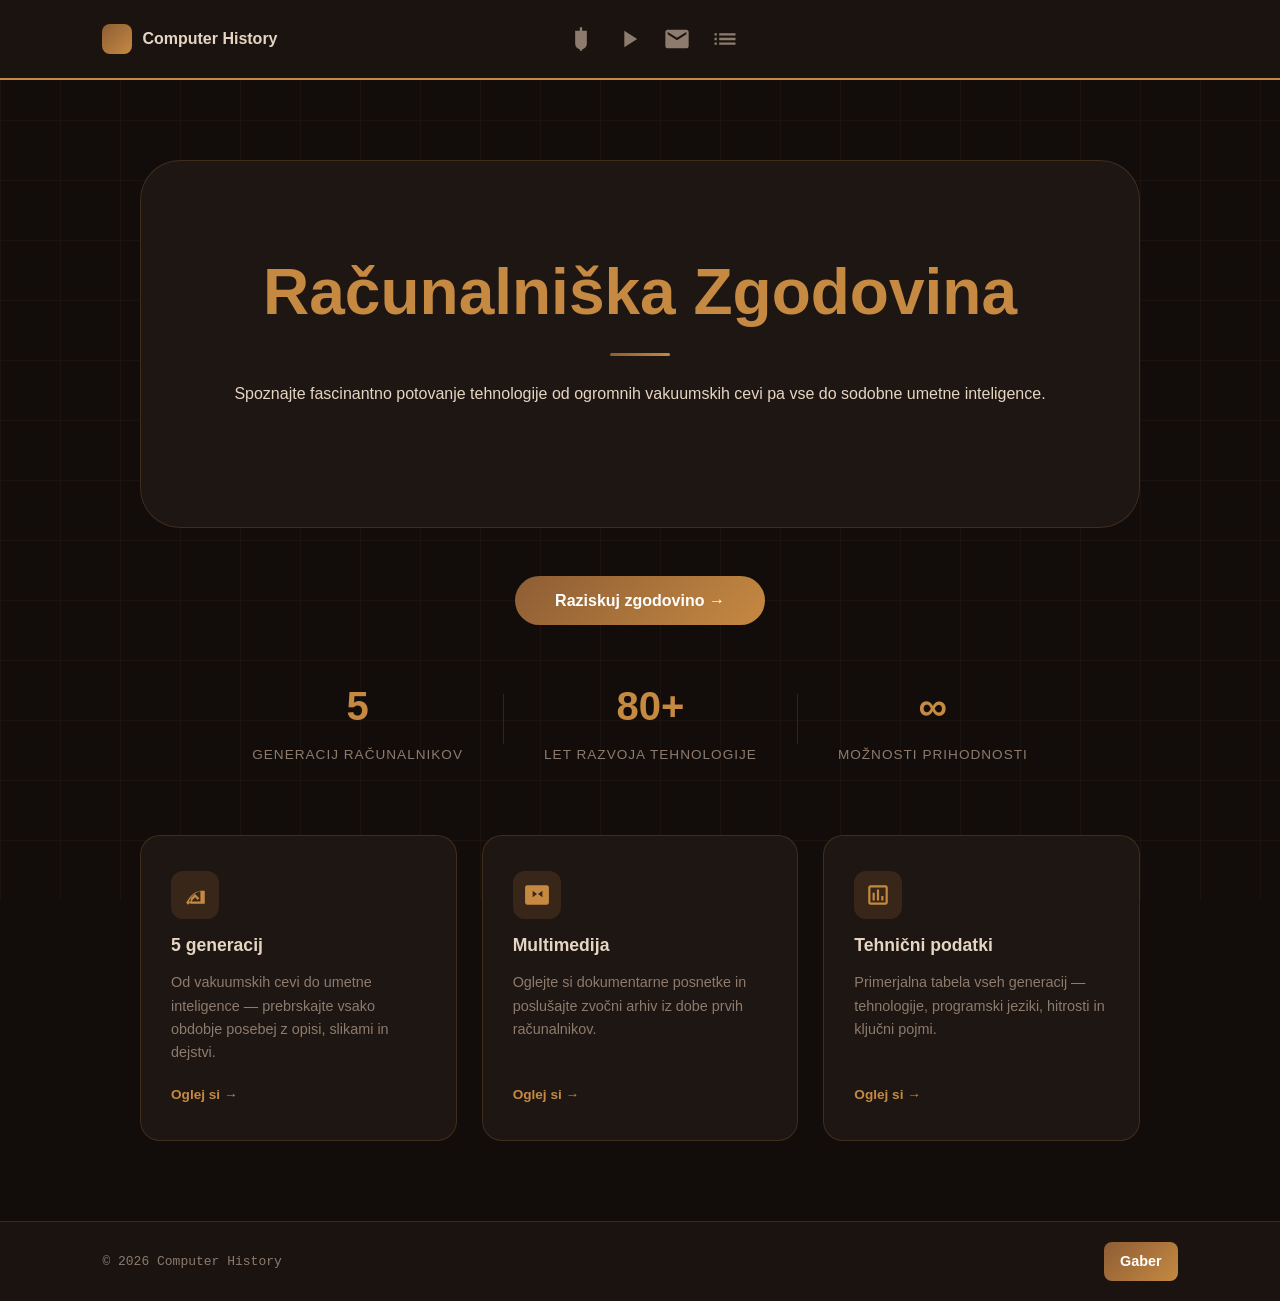
==== commit 3876c80a: "p" ====
--- a/index.html
+++ b/index.html
@@ -98,58 +98,6 @@
 
         </section>
 
-        <section class="casovnica">
-            <h2 class="casovnica-naslov">Kratek pregled zgodovine</h2>
-            <div class="casovnica-lista">
-
-                <div class="casovnica-element">
-                    <div class="casovnica-pika"></div>
-                    <div class="casovnica-vsebina">
-                        <span class="casovnica-leto">1940–1956</span>
-                        <strong>Vakuumske cevi</strong>
-                        <p>ENIAC zasede celotno sobo in porabi 150 kW električne energije.</p>
-                    </div>
-                </div>
-
-                <div class="casovnica-element">
-                    <div class="casovnica-pika"></div>
-                    <div class="casovnica-vsebina">
-                        <span class="casovnica-leto">1956–1963</span>
-                        <strong>Tranzistorji</strong>
-                        <p>Računalniki postanejo manjši, hitrejši in zanesljivejši.</p>
-                    </div>
-                </div>
-
-                <div class="casovnica-element">
-                    <div class="casovnica-pika"></div>
-                    <div class="casovnica-vsebina">
-                        <span class="casovnica-leto">1963–1971</span>
-                        <strong>Integrirana vezja</strong>
-                        <p>Tisoče tranzistorjev na enem čipu — rojstvo modernega računalnika.</p>
-                    </div>
-                </div>
-
-                <div class="casovnica-element">
-                    <div class="casovnica-pika"></div>
-                    <div class="casovnica-vsebina">
-                        <span class="casovnica-leto">1971–danes</span>
-                        <strong>Mikroprocesorji</strong>
-                        <p>Osebni računalnik vstopi v vsak dom. Intel 4004 začne revolucijo.</p>
-                    </div>
-                </div>
-
-                <div class="casovnica-element">
-                    <div class="casovnica-pika casovnica-pika-aktivna"></div>
-                    <div class="casovnica-vsebina">
-                        <span class="casovnica-leto">2000–danes</span>
-                        <strong>Umetna inteligenca</strong>
-                        <p>Stroji se učijo, prepoznavajo govor in rešujejo kompleksne probleme.</p>
-                    </div>
-                </div>
-
-            </div>
-        </section>
-
     </main>
 
     <footer>
@@ -158,4 +106,4 @@
     </footer>
 
 </body>
-</html>+</html>
--- a/css/style.css
+++ b/css/style.css
@@ -832,86 +832,3 @@
     color: var(--glavna);
     margin-top: 8px;
 }
-
-
-/* 19. ZAČETNA STRAN — ČASOVNICA */
-
-.casovnica {
-    max-width: 700px;
-    width: 100%;
-    margin-top: 80px;
-}
-
-.casovnica-naslov {
-    text-align: center;
-    color: var(--barva-besedila);
-    margin-bottom: 40px;
-    font-size: 1.6rem;
-}
-
-.casovnica-lista {
-    position: relative;
-    display: flex;
-    flex-direction: column;
-    gap: 0;
-}
-
-.casovnica-lista::before {
-    content: '';
-    position: absolute;
-    left: 10px;
-    top: 0;
-    bottom: 0;
-    width: 2px;
-    background: var(--rob-poudarek);
-}
-
-.casovnica-element {
-    display: flex;
-    gap: 25px;
-    align-items: flex-start;
-    padding-bottom: 35px;
-    position: relative;
-}
-
-.casovnica-pika {
-    width: 22px;
-    height: 22px;
-    min-width: 22px;
-    border-radius: 50%;
-    background: var(--kartica-ozadje);
-    border: 2px solid var(--glavna);
-    z-index: 1;
-    margin-top: 3px;
-}
-
-.casovnica-pika-aktivna {
-    background: var(--glavna);
-    box-shadow: 0 0 12px rgba(198, 137, 66, 0.5);
-}
-
-.casovnica-vsebina {
-    display: flex;
-    flex-direction: column;
-    gap: 5px;
-}
-
-.casovnica-leto {
-    font-size: 0.8rem;
-    color: var(--glavna);
-    font-weight: 700;
-    text-transform: uppercase;
-    letter-spacing: 1px;
-}
-
-.casovnica-vsebina strong {
-    font-size: 1.05rem;
-    color: var(--barva-besedila);
-}
-
-.casovnica-vsebina p {
-    font-size: 0.9rem;
-    color: var(--utisana);
-    line-height: 1.6;
-    margin: 0;
-}
